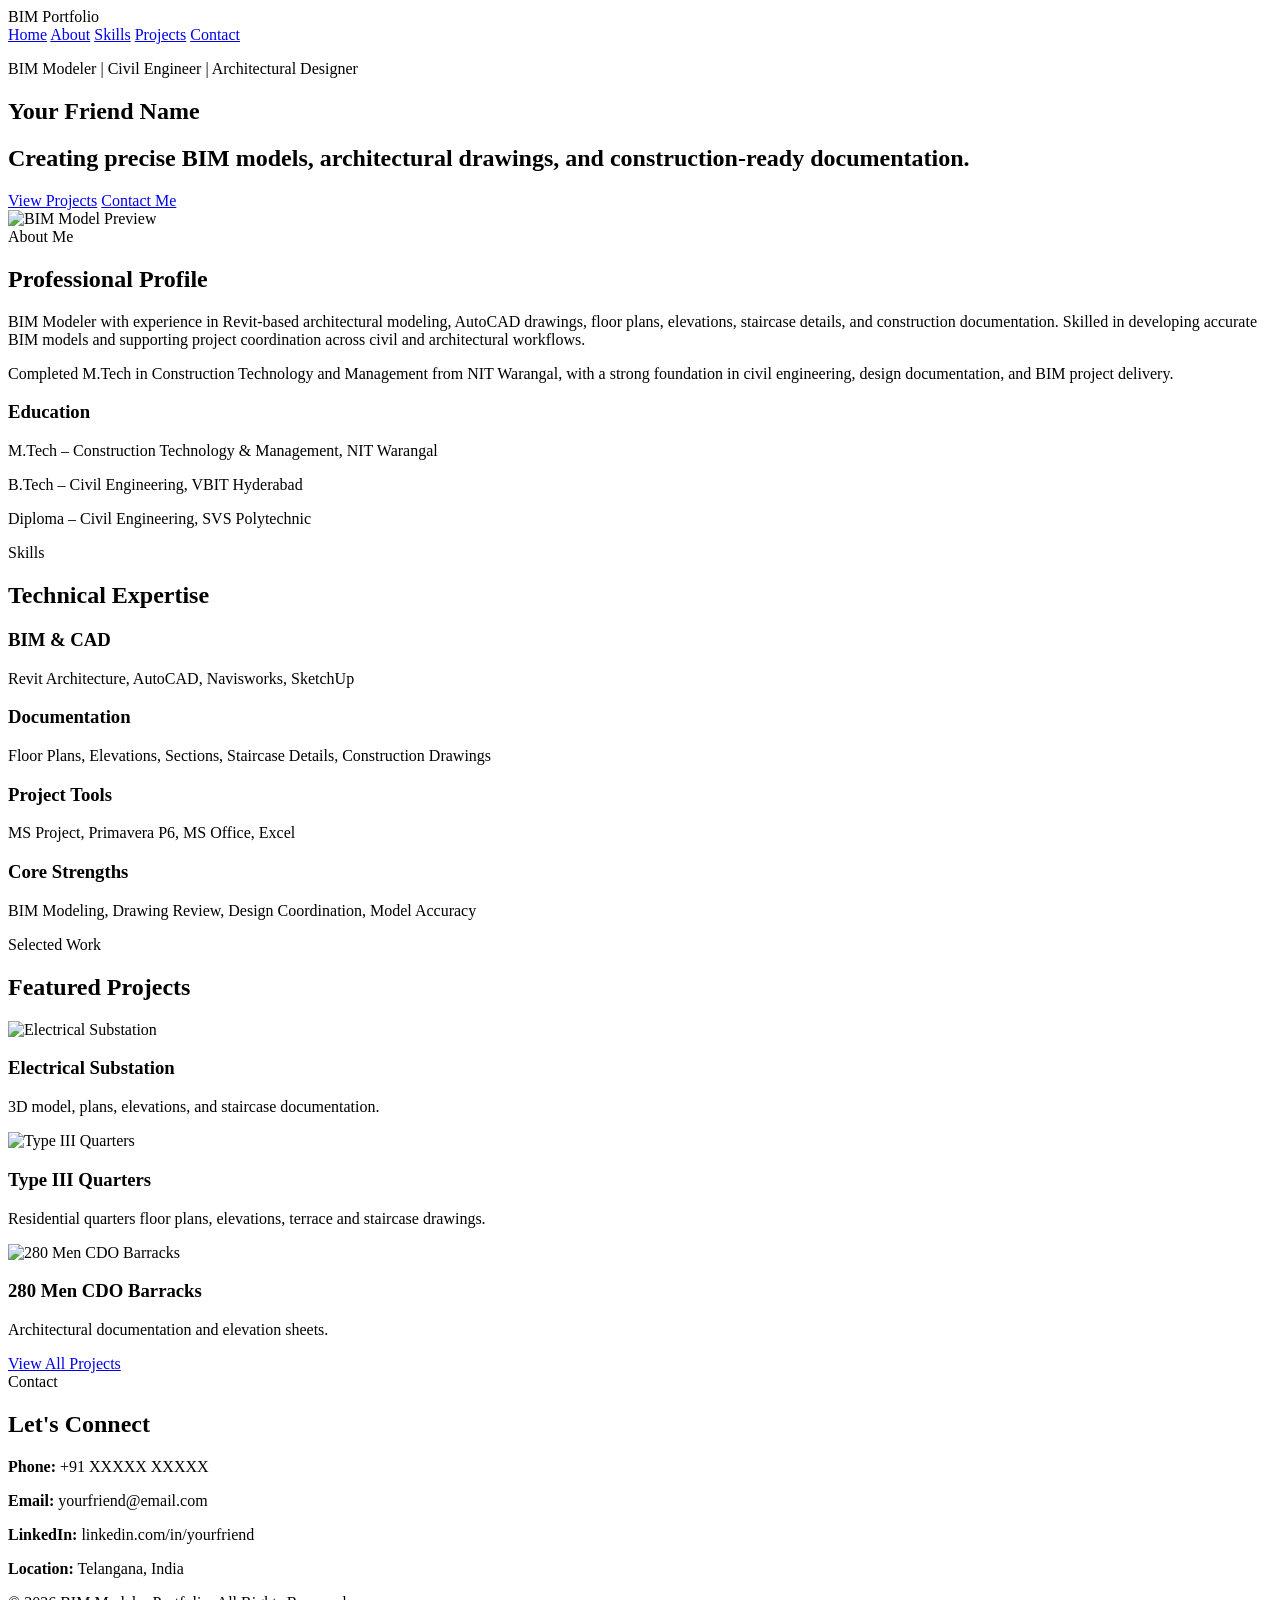
==== index.html @ 4961b478 "Add files via upload" ====
<!DOCTYPE html>
<html lang="en">
<head>
  <meta charset="UTF-8" />
  <meta name="viewport" content="width=device-width, initial-scale=1.0" />
  <title>BIM Modeler Portfolio</title>
  <link rel="stylesheet" href="assets/css/style.css" />
</head>
<body>

<header class="navbar">
  <div class="logo">BIM Portfolio</div>

  <nav>
    <a href="index.html" class="active">Home</a>
    <a href="#about">About</a>
    <a href="#skills">Skills</a>
    <a href="projects.html">Projects</a>
    <a href="#contact">Contact</a>
  </nav>
</header>

<section class="hero personal-hero">
  <div class="hero-content">
    <p class="tagline">BIM Modeler | Civil Engineer | Architectural Designer</p>

    <h1>Your Friend Name</h1>

    <h2>Creating precise BIM models, architectural drawings, and construction-ready documentation.</h2>

    <div class="hero-buttons">
      <a href="projects.html" class="main-btn">View Projects</a>
      <a href="#contact" class="secondary-btn">Contact Me</a>
    </div>
  </div>

  <div class="hero-visual">
    <img src="assets/images/ELECTRICAL_SUBSTATION_3D.png" alt="BIM Model Preview">
  </div>
</section>

<section id="about" class="section about-section">
  <div class="section-label">About Me</div>

  <div class="about-layout">
    <div>
      <h2>Professional Profile</h2>
      <p>
        BIM Modeler with experience in Revit-based architectural modeling,
        AutoCAD drawings, floor plans, elevations, staircase details, and
        construction documentation. Skilled in developing accurate BIM models
        and supporting project coordination across civil and architectural workflows.
      </p>

      <p>
        Completed M.Tech in Construction Technology and Management from
        NIT Warangal, with a strong foundation in civil engineering, design
        documentation, and BIM project delivery.
      </p>
    </div>

    <div class="info-card">
      <h3>Education</h3>
      <p>M.Tech – Construction Technology & Management, NIT Warangal</p>
      <p>B.Tech – Civil Engineering, VBIT Hyderabad</p>
      <p>Diploma – Civil Engineering, SVS Polytechnic</p>
    </div>
  </div>
</section>

<section id="skills" class="section skills-section">
  <div class="section-label">Skills</div>

  <h2>Technical Expertise</h2>

  <div class="skills-grid">
    <div class="glass-card">
      <h3>BIM & CAD</h3>
      <p>Revit Architecture, AutoCAD, Navisworks, SketchUp</p>
    </div>

    <div class="glass-card">
      <h3>Documentation</h3>
      <p>Floor Plans, Elevations, Sections, Staircase Details, Construction Drawings</p>
    </div>

    <div class="glass-card">
      <h3>Project Tools</h3>
      <p>MS Project, Primavera P6, MS Office, Excel</p>
    </div>

    <div class="glass-card">
      <h3>Core Strengths</h3>
      <p>BIM Modeling, Drawing Review, Design Coordination, Model Accuracy</p>
    </div>
  </div>
</section>

<section class="section featured-projects">
  <div class="section-label">Selected Work</div>

  <h2>Featured Projects</h2>

  <div class="project-preview-grid">
    <div class="project-preview-card">
      <img src="assets/images/ELECTRICAL_SUBSTATION_3D.png" alt="Electrical Substation">
      <h3>Electrical Substation</h3>
      <p>3D model, plans, elevations, and staircase documentation.</p>
    </div>

    <div class="project-preview-card">
      <img src="assets/images/TYPE_III_QUARTERS_ELEVATIONS.png" alt="Type III Quarters">
      <h3>Type III Quarters</h3>
      <p>Residential quarters floor plans, elevations, terrace and staircase drawings.</p>
    </div>

    <div class="project-preview-card">
      <img src="assets/images/280_MEN_CDO_BARRACKS_1.png" alt="280 Men CDO Barracks">
      <h3>280 Men CDO Barracks</h3>
      <p>Architectural documentation and elevation sheets.</p>
    </div>
  </div>

  <a href="projects.html" class="main-btn center-btn">View All Projects</a>
</section>

<section id="contact" class="section contact-section">
  <div class="section-label">Contact</div>

  <h2>Let's Connect</h2>

  <div class="contact-card">
    <p><strong>Phone:</strong> +91 XXXXX XXXXX</p>
    <p><strong>Email:</strong> yourfriend@email.com</p>
    <p><strong>LinkedIn:</strong> linkedin.com/in/yourfriend</p>
    <p><strong>Location:</strong> Telangana, India</p>
  </div>
</section>

<footer>
  <p>© 2026 BIM Modeler Portfolio. All Rights Reserved.</p>
</footer>

</body>
</html>
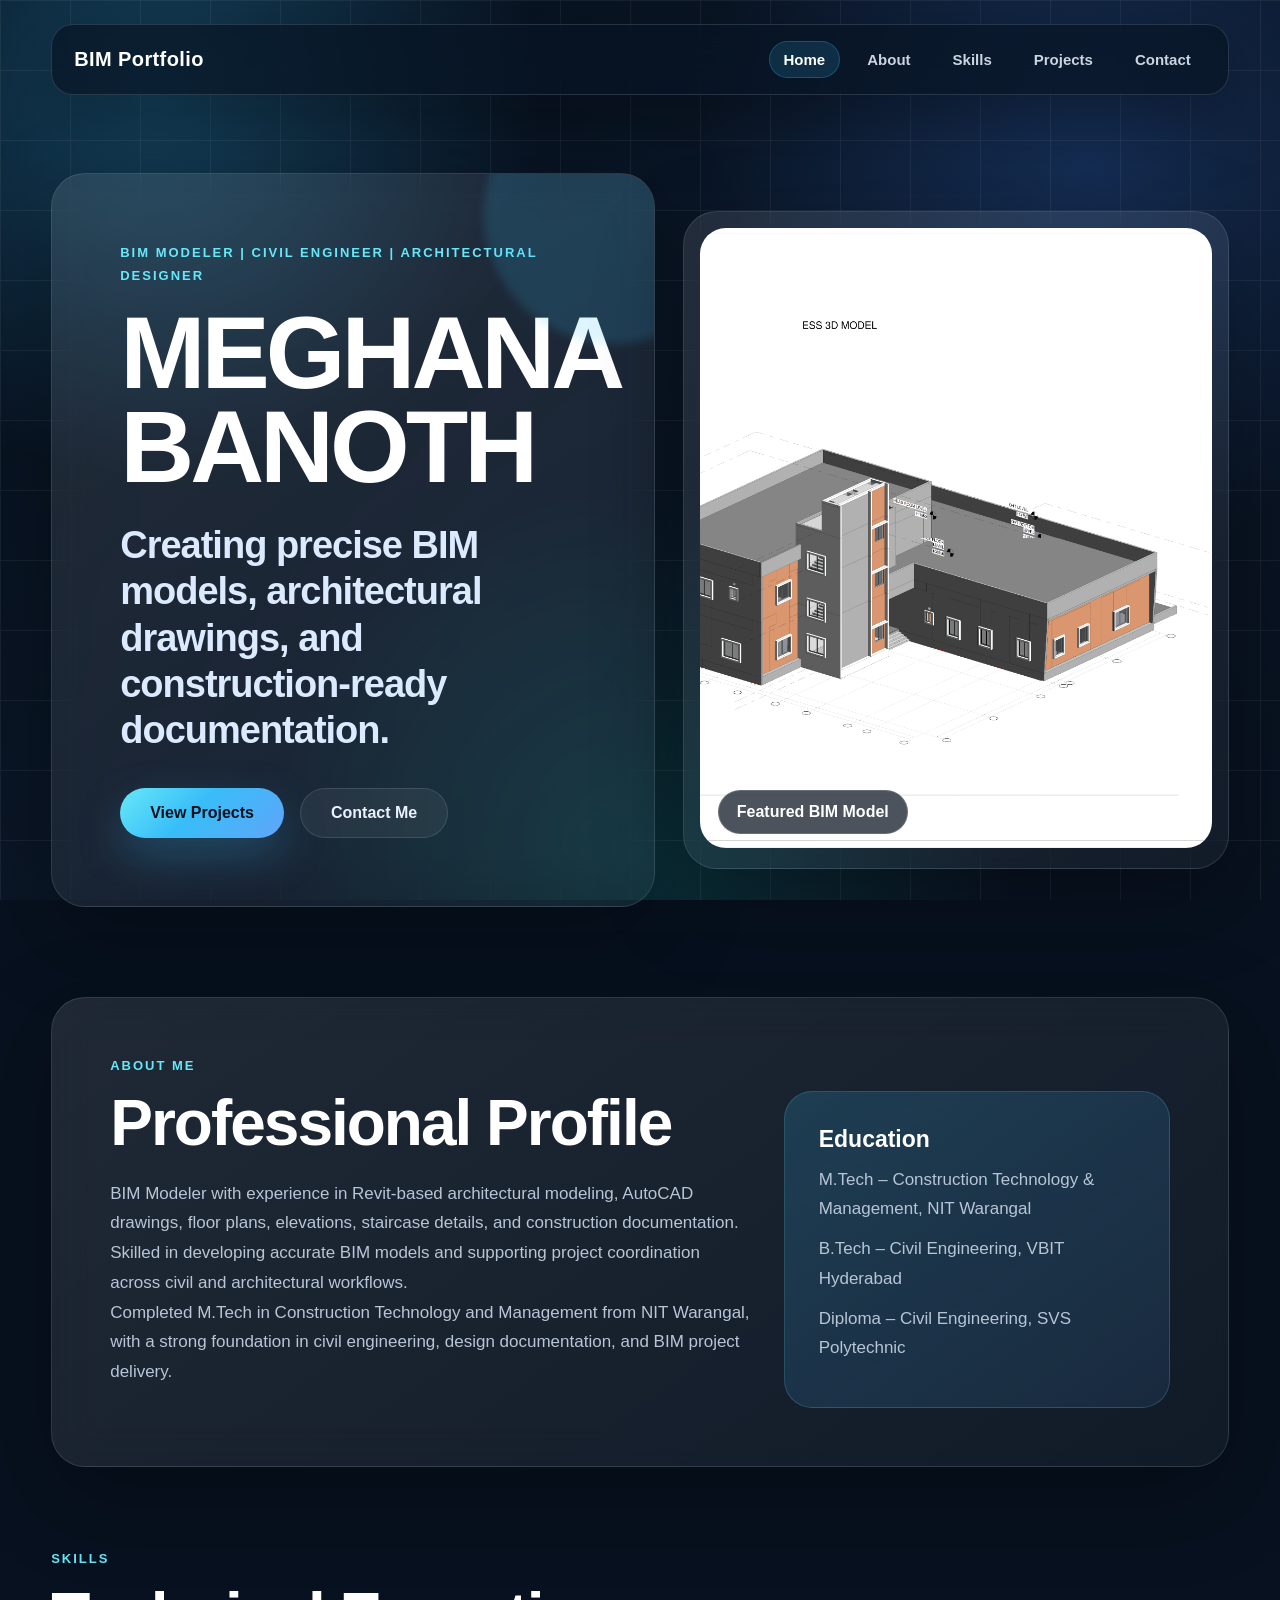
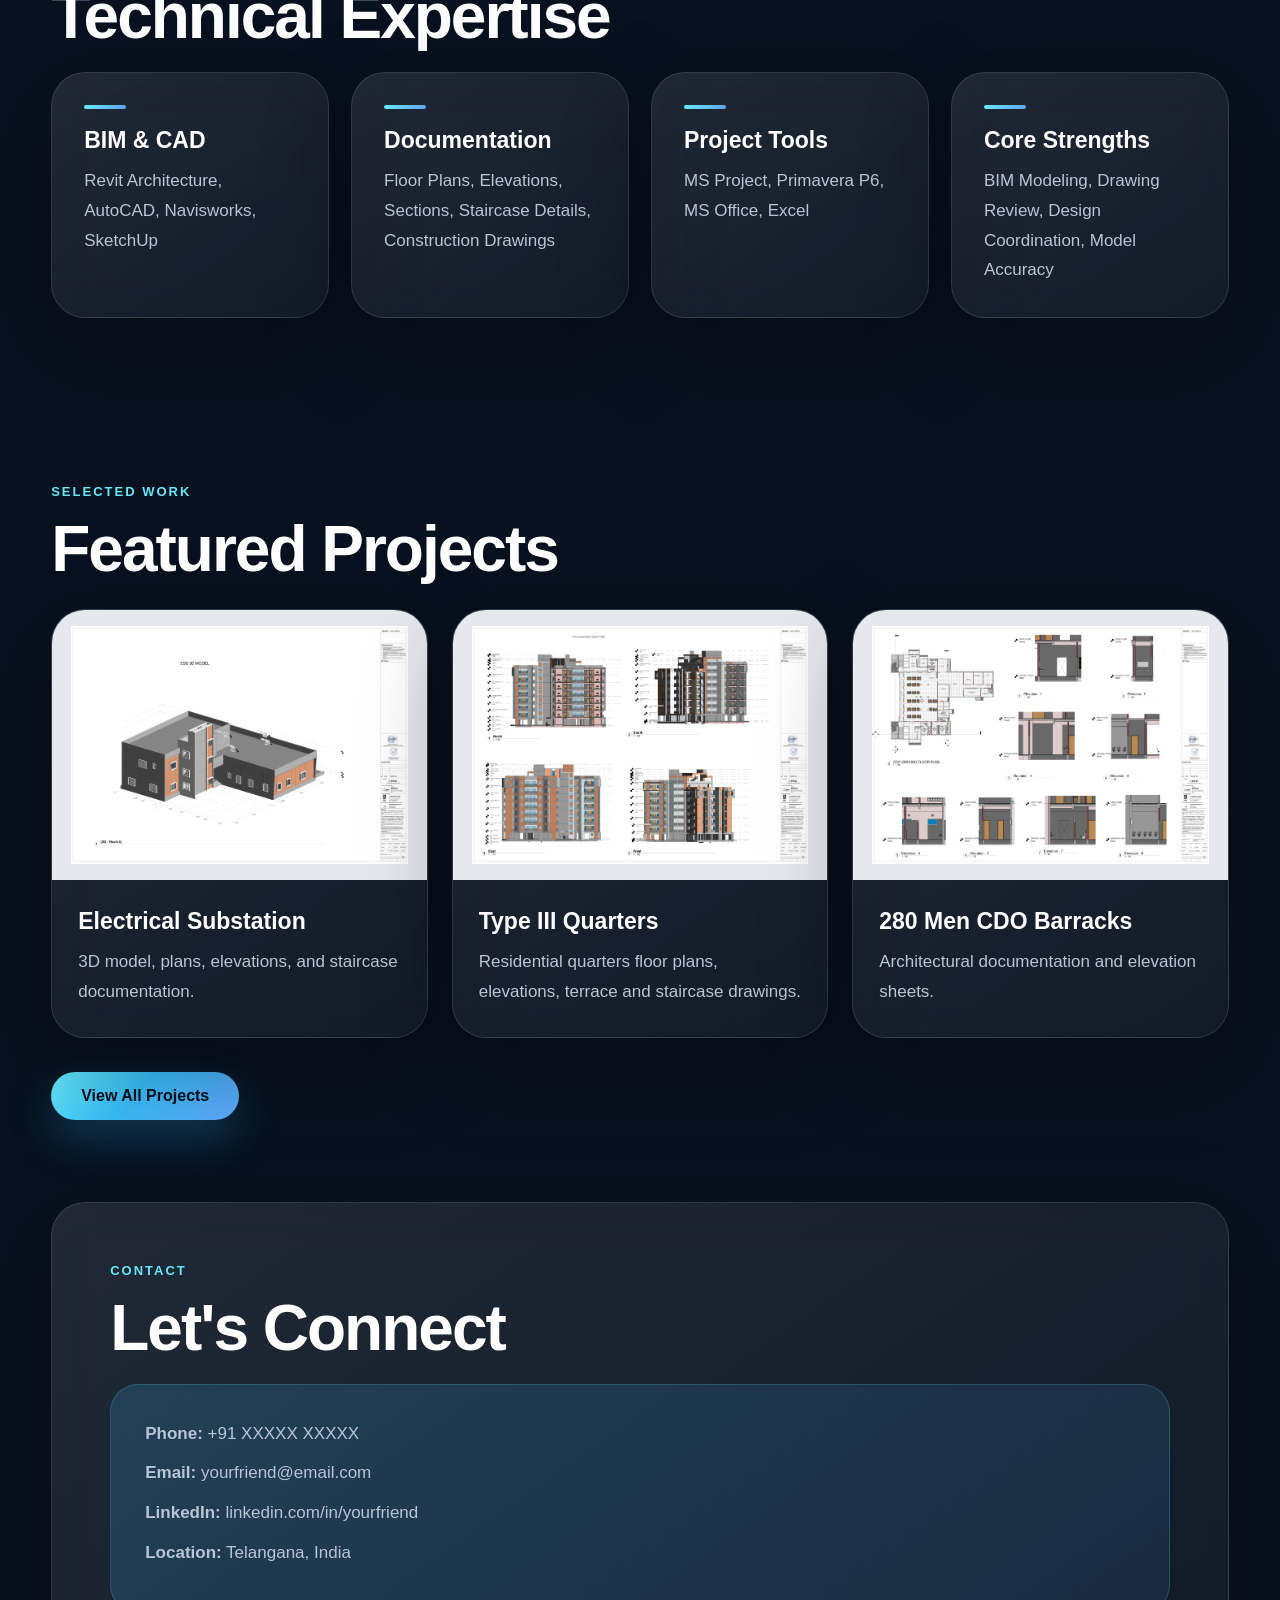
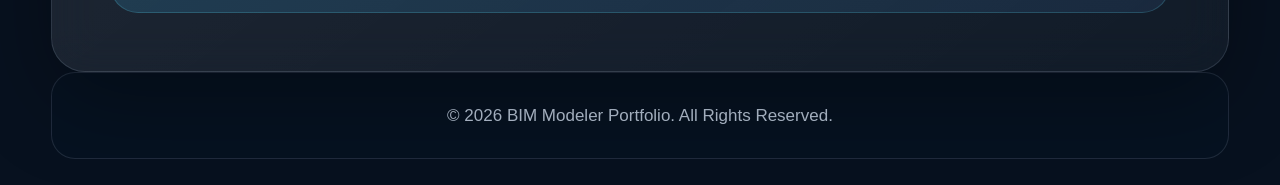
==== commit c8bc2e40: "Update index.html" ====
--- a/index.html
+++ b/index.html
@@ -24,7 +24,7 @@
   <div class="hero-content">
     <p class="tagline">BIM Modeler | Civil Engineer | Architectural Designer</p>
 
-    <h1>Your Friend Name</h1>
+    <h1>MEGHANA BANOTH</h1>
 
     <h2>Creating precise BIM models, architectural drawings, and construction-ready documentation.</h2>
 
@@ -142,4 +142,4 @@
 </footer>
 
 </body>
-</html>+</html>
--- a/assets/css/style.css
+++ b/assets/css/style.css
@@ -0,0 +1,349 @@
+*{margin:0;padding:0;box-sizing:border-box}
+html{scroll-behavior:smooth}
+body{
+  font-family:Inter,"Segoe UI",Arial,sans-serif;
+  background:#07111f;
+  color:#eaf2ff;
+  min-height:100vh;
+  overflow-x:hidden;
+}
+body::before{
+  content:"";
+  position:fixed;
+  inset:0;
+  z-index:-2;
+  background:
+    radial-gradient(circle at 12% 10%,rgba(56,189,248,.28),transparent 28%),
+    radial-gradient(circle at 85% 18%,rgba(59,130,246,.22),transparent 30%),
+    radial-gradient(circle at 50% 95%,rgba(20,184,166,.18),transparent 35%),
+    linear-gradient(135deg,#06101d,#0b1728 48%,#08111f);
+}
+body::after{
+  content:"";
+  position:fixed;
+  inset:0;
+  z-index:-1;
+  opacity:.08;
+  background-image:
+    linear-gradient(rgba(255,255,255,.8) 1px,transparent 1px),
+    linear-gradient(90deg,rgba(255,255,255,.8) 1px,transparent 1px);
+  background-size:70px 70px;
+}
+
+.navbar{
+  width:min(1180px,92%);
+  margin:24px auto;
+  padding:16px 22px;
+  display:flex;
+  justify-content:space-between;
+  align-items:center;
+  position:sticky;
+  top:18px;
+  z-index:1000;
+  border-radius:22px;
+  background:rgba(8,20,35,.72);
+  border:1px solid rgba(148,163,184,.22);
+  backdrop-filter:blur(22px);
+  box-shadow:0 20px 70px rgba(0,0,0,.35);
+}
+.logo{
+  font-size:20px;
+  font-weight:800;
+  letter-spacing:.4px;
+  color:#fff;
+}
+nav{display:flex;gap:12px;flex-wrap:wrap}
+nav a{
+  color:#cbd5e1;
+  text-decoration:none;
+  font-size:15px;
+  font-weight:650;
+  padding:10px 15px;
+  border-radius:999px;
+  transition:.25s ease;
+}
+nav a:hover,nav a.active{
+  color:#fff;
+  background:rgba(56,189,248,.15);
+  box-shadow:inset 0 0 0 1px rgba(56,189,248,.25);
+}
+
+.section{
+  width:min(1180px,92%);
+  margin:0 auto;
+  padding:82px 0;
+}
+.tagline,.section-label{
+  display:inline-block;
+  color:#67e8f9;
+  font-weight:800;
+  text-transform:uppercase;
+  letter-spacing:2px;
+  font-size:13px;
+  margin-bottom:18px;
+}
+h1{
+  font-size:clamp(52px,8vw,112px);
+  line-height:.92;
+  letter-spacing:-4px;
+  font-weight:850;
+  color:#fff;
+}
+h2{
+  font-size:clamp(36px,5vw,72px);
+  line-height:1;
+  letter-spacing:-2px;
+  font-weight:780;
+  color:#fff;
+  margin-bottom:24px;
+}
+h3{
+  font-size:23px;
+  color:#fff;
+  margin-bottom:12px;
+}
+p{
+  color:#b8c5d6;
+  font-size:17px;
+  line-height:1.75;
+}
+.main-btn,.secondary-btn,.pdf-btn{
+  display:inline-flex;
+  align-items:center;
+  justify-content:center;
+  gap:10px;
+  border-radius:999px;
+  text-decoration:none;
+  font-weight:800;
+  transition:.28s ease;
+}
+.main-btn,.pdf-btn{
+  color:#06101d;
+  background:linear-gradient(135deg,#67e8f9,#38bdf8 45%,#60a5fa);
+  box-shadow:0 18px 45px rgba(56,189,248,.25);
+}
+.main-btn{padding:15px 30px}
+.pdf-btn{padding:12px 20px;margin-top:18px;font-size:14px}
+.secondary-btn{
+  padding:15px 30px;
+  color:#eaf2ff;
+  background:rgba(255,255,255,.06);
+  border:1px solid rgba(148,163,184,.22);
+}
+.main-btn:hover,.secondary-btn:hover,.pdf-btn:hover{
+  transform:translateY(-3px);
+  box-shadow:0 24px 55px rgba(56,189,248,.32);
+}
+
+.personal-hero{
+  width:min(1180px,92%);
+  margin:0 auto;
+  min-height:82vh;
+  padding:54px 0 90px;
+  display:grid;
+  grid-template-columns:1.05fr .95fr;
+  gap:28px;
+  align-items:center;
+}
+.hero-content,.hero-visual,.about-section,.glass-card,.project-preview-card,.contact-section,.projects-hero,.project-card{
+  background:linear-gradient(145deg,rgba(255,255,255,.10),rgba(255,255,255,.045));
+  border:1px solid rgba(148,163,184,.20);
+  border-radius:34px;
+  backdrop-filter:blur(22px);
+  box-shadow:0 28px 90px rgba(0,0,0,.32);
+}
+.hero-content{
+  padding:68px;
+  position:relative;
+  overflow:hidden;
+}
+.hero-content::after{
+  content:"";
+  position:absolute;
+  width:260px;height:260px;
+  right:-90px;top:-90px;
+  border-radius:50%;
+  background:rgba(56,189,248,.16);
+  filter:blur(5px);
+}
+.hero-content h2{
+  font-size:clamp(23px,3vw,38px);
+  line-height:1.22;
+  color:#dbeafe;
+  margin:28px 0;
+  font-weight:650;
+  letter-spacing:-1px;
+}
+.hero-buttons{display:flex;gap:16px;flex-wrap:wrap;margin-top:34px}
+.hero-visual{
+  padding:16px;
+  overflow:hidden;
+  position:relative;
+}
+.hero-visual img{
+  width:100%;
+  height:620px;
+  object-fit:cover;
+  border-radius:26px;
+  filter:saturate(1.05) contrast(1.02);
+}
+.hero-visual::after{
+  content:"Featured BIM Model";
+  position:absolute;
+  left:34px;
+  bottom:34px;
+  padding:12px 18px;
+  border-radius:999px;
+  color:#fff;
+  background:rgba(7,17,31,.72);
+  border:1px solid rgba(255,255,255,.16);
+  backdrop-filter:blur(16px);
+  font-weight:750;
+}
+
+.about-section,.contact-section,.projects-hero{padding:58px}
+.about-layout{
+  display:grid;
+  grid-template-columns:1.25fr .75fr;
+  gap:30px;
+  align-items:stretch;
+}
+.info-card,.contact-card{
+  border-radius:28px;
+  padding:34px;
+  background:linear-gradient(145deg,rgba(56,189,248,.18),rgba(96,165,250,.10));
+  border:1px solid rgba(103,232,249,.18);
+}
+.info-card p,.contact-card p{margin-bottom:10px}
+
+.skills-grid{
+  display:grid;
+  grid-template-columns:repeat(4,1fr);
+  gap:22px;
+}
+.glass-card{
+  padding:32px;
+  min-height:230px;
+  transition:.3s ease;
+}
+.glass-card:hover,.project-preview-card:hover,.project-card:hover{
+  transform:translateY(-8px);
+  border-color:rgba(103,232,249,.42);
+  box-shadow:0 32px 95px rgba(56,189,248,.12);
+}
+.glass-card h3::before,.project-card-content h3::before{
+  content:"";
+  display:block;
+  width:42px;
+  height:4px;
+  border-radius:99px;
+  background:linear-gradient(90deg,#67e8f9,#60a5fa);
+  margin-bottom:18px;
+}
+
+.featured-projects{width:min(1180px,92%);margin:0 auto}
+.project-preview-grid{
+  display:grid;
+  grid-template-columns:repeat(3,1fr);
+  gap:24px;
+  margin-top:28px;
+}
+.project-preview-card{
+  overflow:hidden;
+  transition:.3s ease;
+}
+.project-preview-card img{
+  width:100%;
+  height:270px;
+  object-fit:contain;
+  padding:16px;
+  background:rgba(241,245,249,.95);
+}
+.project-preview-card h3,.project-preview-card p{padding:0 26px}
+.project-preview-card h3{margin-top:24px}
+.project-preview-card p{padding-bottom:30px}
+.center-btn{margin-top:34px}
+
+.projects-hero{margin-top:38px}
+.projects-hero h1{
+  padding-bottom:24px;
+  margin-bottom:22px;
+  border-bottom:1px solid rgba(148,163,184,.20);
+}
+.projects-grid{
+  display:grid;
+  grid-template-columns:repeat(3,1fr);
+  gap:24px;
+}
+.project-card{
+  overflow:hidden;
+  transition:.3s ease;
+}
+.project-card img{
+  width:100%;
+  height:300px;
+  object-fit:contain;
+  padding:16px;
+  background:linear-gradient(135deg,#f8fafc,#e2e8f0);
+  cursor:pointer;
+}
+.project-card-content{padding:26px}
+.project-card-content h3{
+  color:#fff;
+  font-size:21px;
+}
+
+.lightbox{
+  display:none;
+  position:fixed;
+  inset:0;
+  z-index:9999;
+  padding:38px;
+  align-items:center;
+  justify-content:center;
+  background:rgba(2,6,23,.94);
+  backdrop-filter:blur(14px);
+}
+.lightbox img{
+  max-width:96%;
+  max-height:92vh;
+  object-fit:contain;
+  background:#fff;
+  border-radius:16px;
+  padding:12px;
+  box-shadow:0 30px 100px rgba(0,0,0,.55);
+}
+#closeBtn{
+  position:absolute;
+  top:22px;
+  right:36px;
+  color:#fff;
+  font-size:50px;
+  cursor:pointer;
+}
+
+footer{
+  width:min(1180px,92%);
+  margin:0 auto 26px;
+  padding:28px;
+  text-align:center;
+  border-radius:24px;
+  background:rgba(8,20,35,.72);
+  border:1px solid rgba(148,163,184,.18);
+}
+footer p{color:#b8c5d6}
+
+@media(max-width:1000px){
+  .personal-hero,.about-layout{grid-template-columns:1fr}
+  .skills-grid,.project-preview-grid,.projects-grid{grid-template-columns:repeat(2,1fr)}
+  .hero-visual img{height:460px}
+}
+@media(max-width:700px){
+  .navbar{flex-direction:column;gap:16px}
+  nav{justify-content:center}
+  .section,.personal-hero{width:94%;padding:55px 0}
+  .hero-content,.about-section,.contact-section,.projects-hero{padding:34px 24px}
+  .skills-grid,.project-preview-grid,.projects-grid{grid-template-columns:1fr}
+  h1{letter-spacing:-2px}
+  .hero-visual img{height:360px}
+}
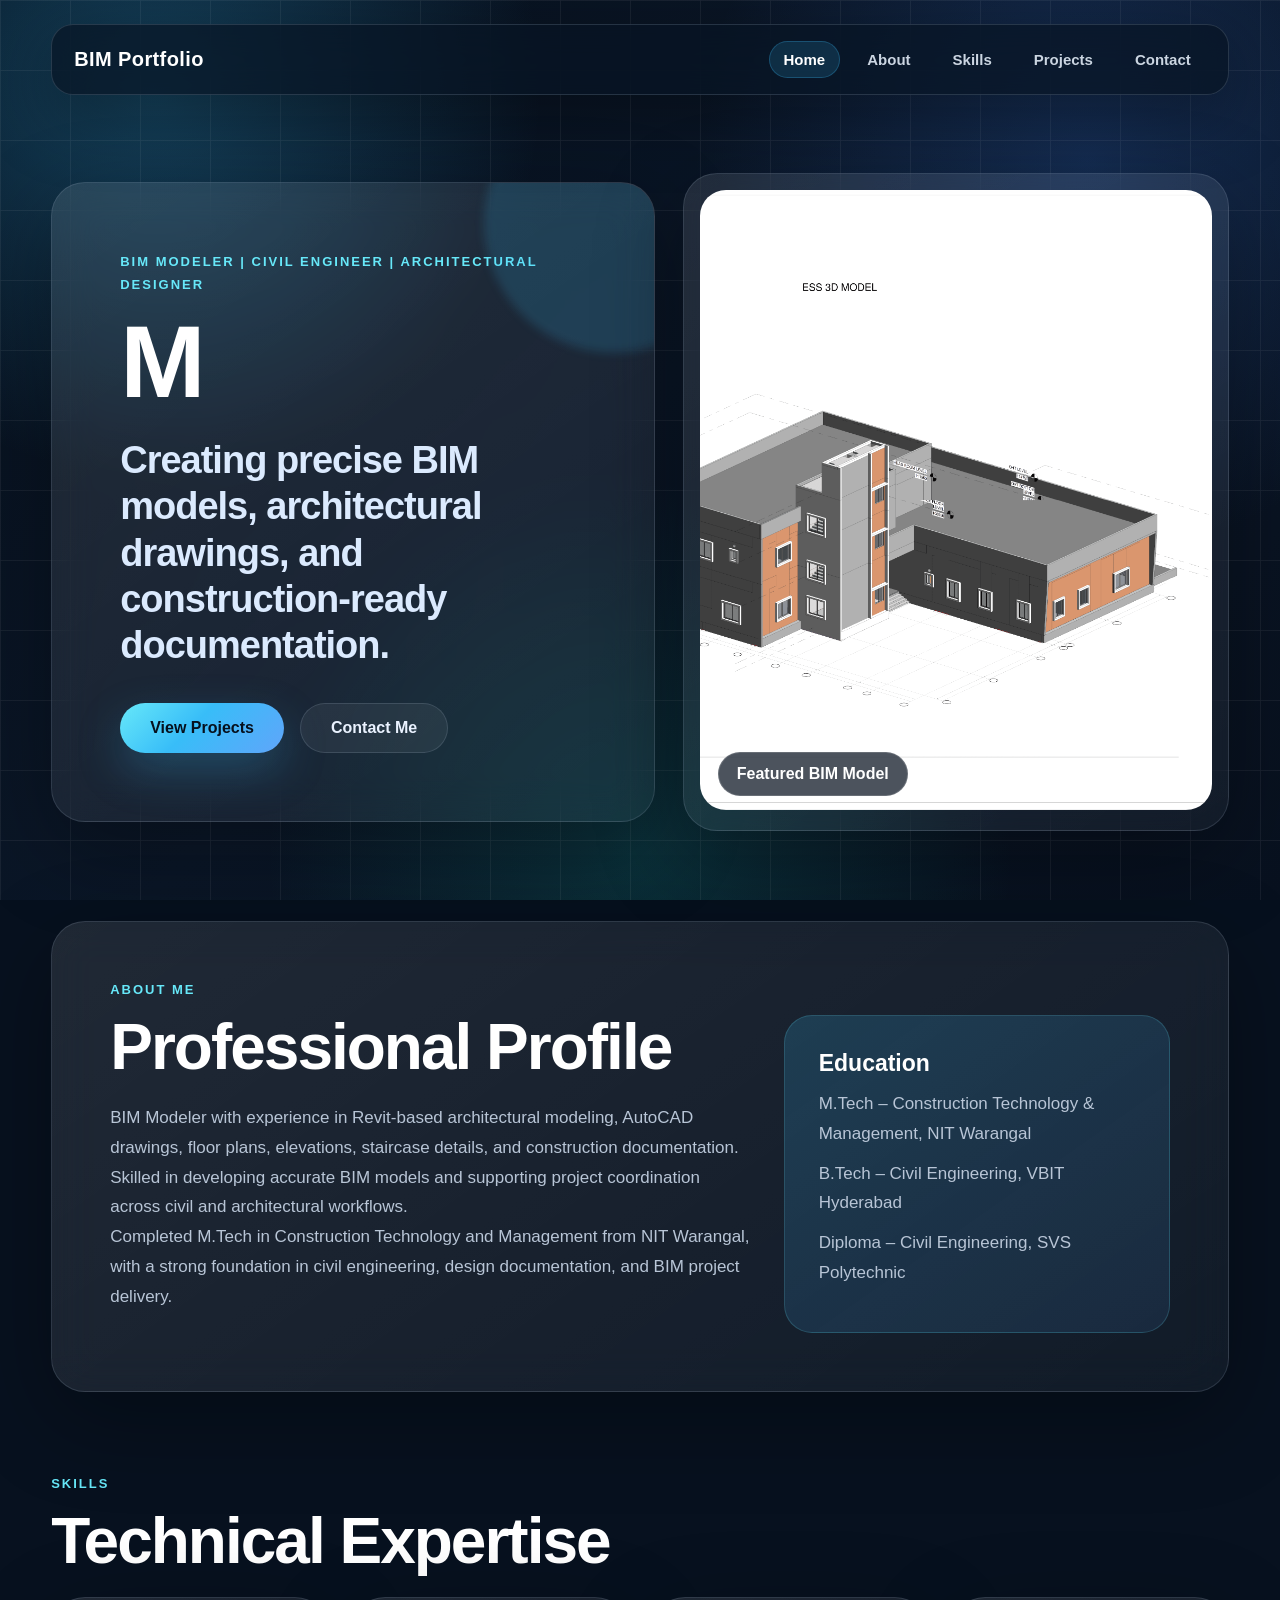
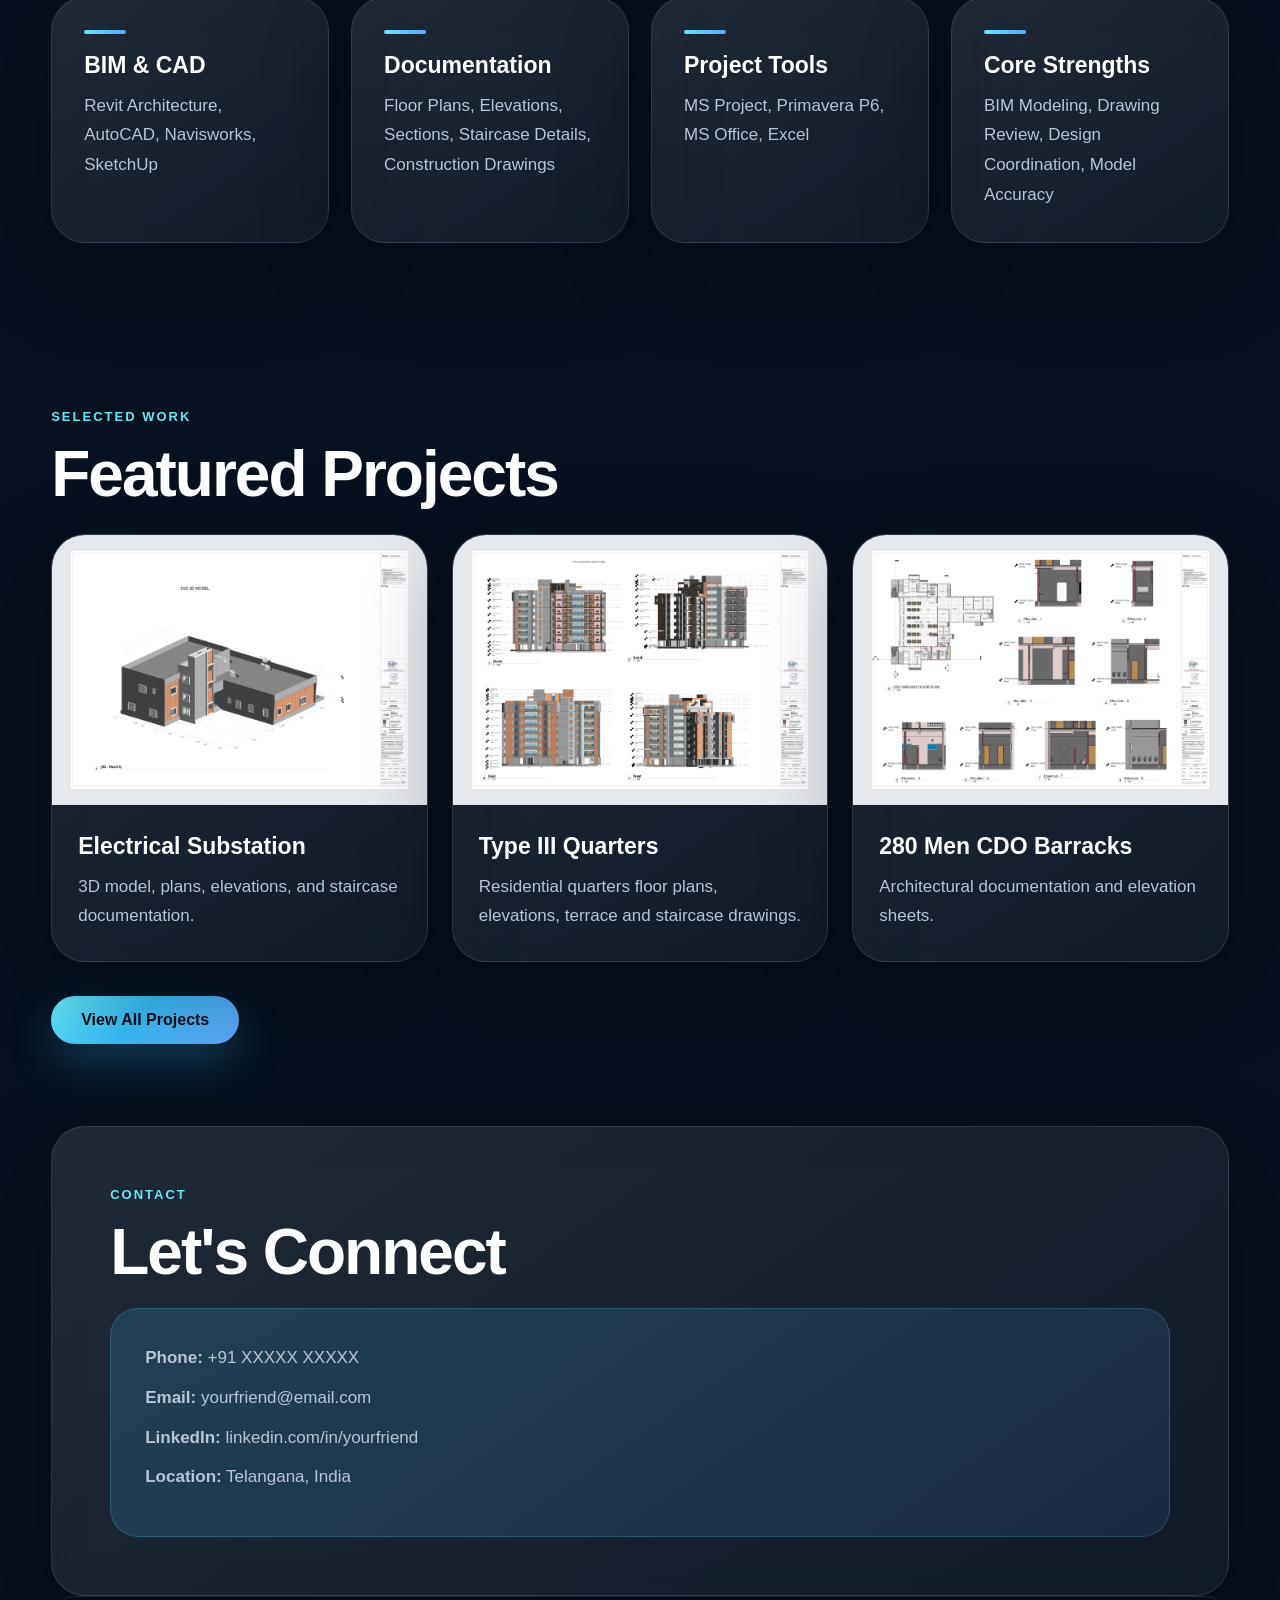
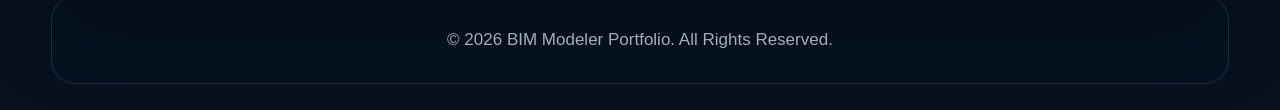
==== commit 73d4740c: "Fix HTML formatting and structure" ====
--- a/index.html
+++ b/index.html
@@ -24,7 +24,7 @@
   <div class="hero-content">
     <p class="tagline">BIM Modeler | Civil Engineer | Architectural Designer</p>
 
-    <h1>MEGHANA BANOTH</h1>
+    <h1>M</h1>
 
     <h2>Creating precise BIM models, architectural drawings, and construction-ready documentation.</h2>
 
